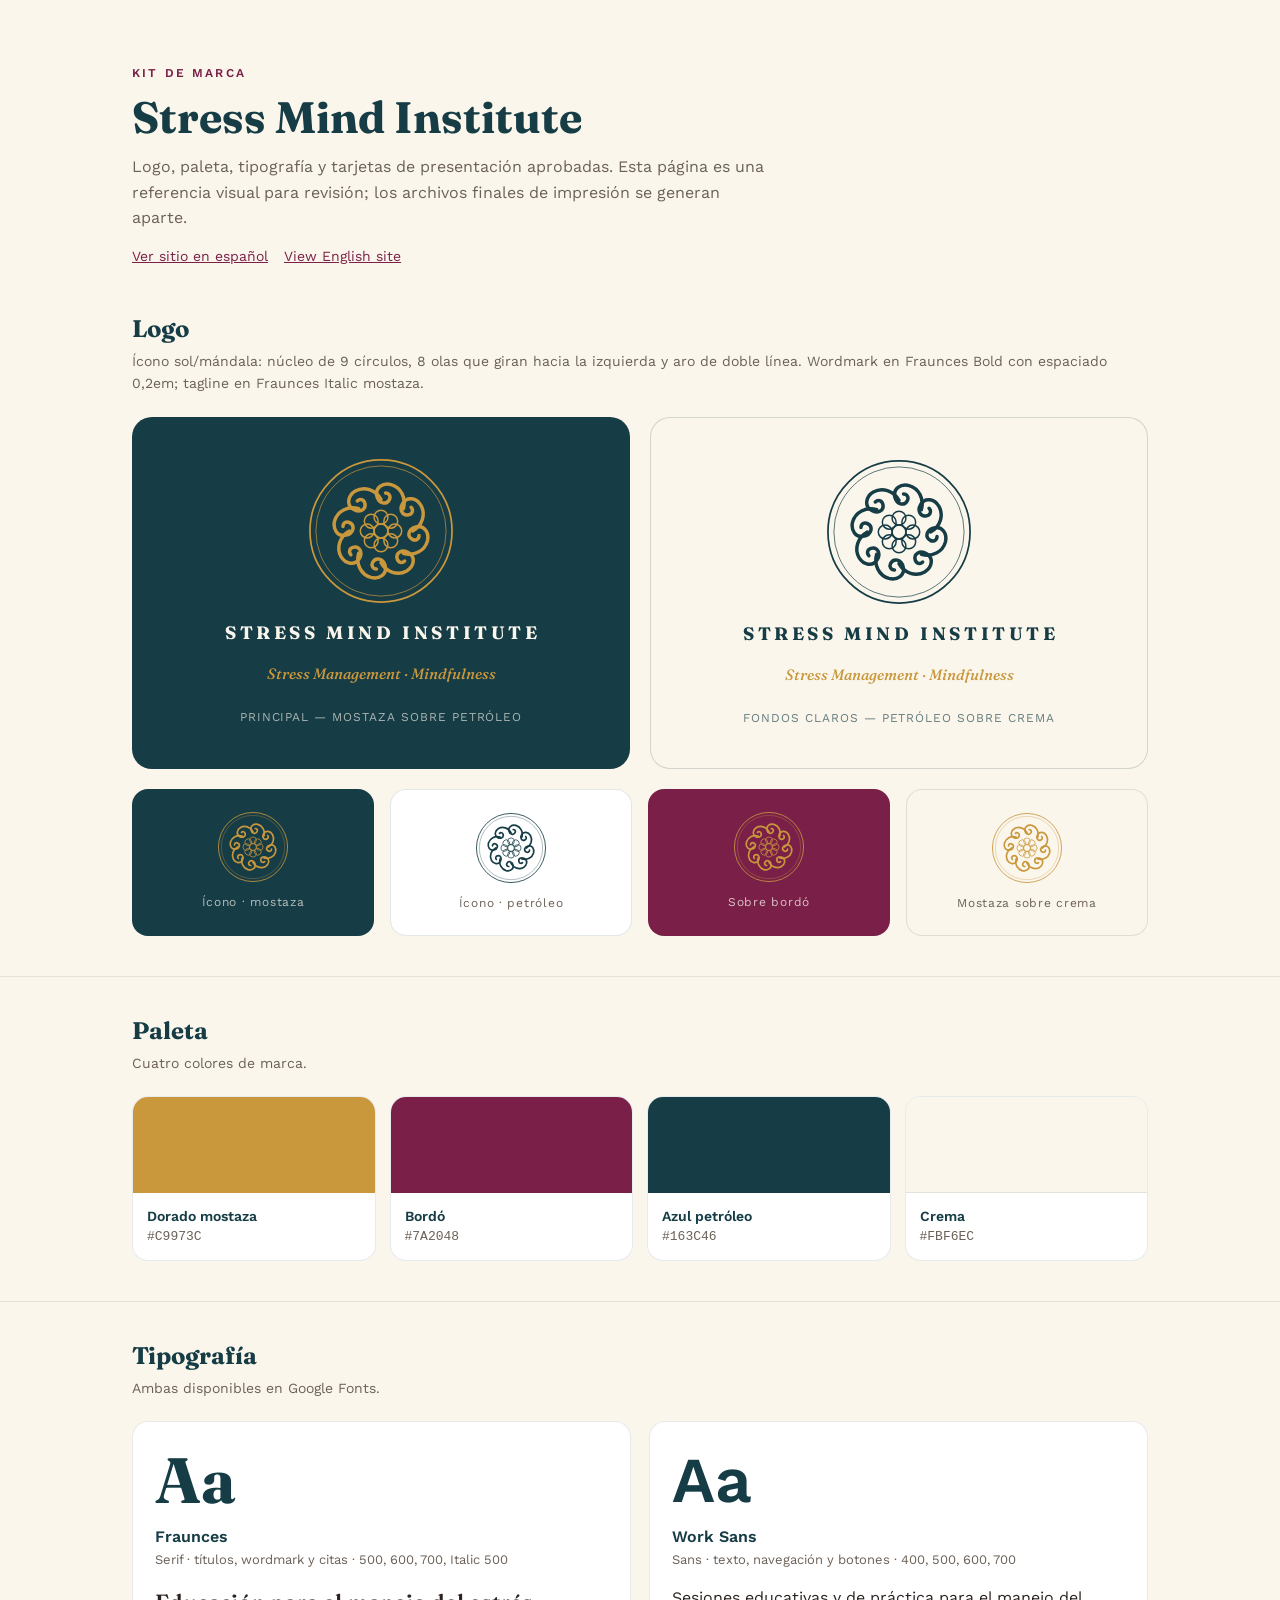
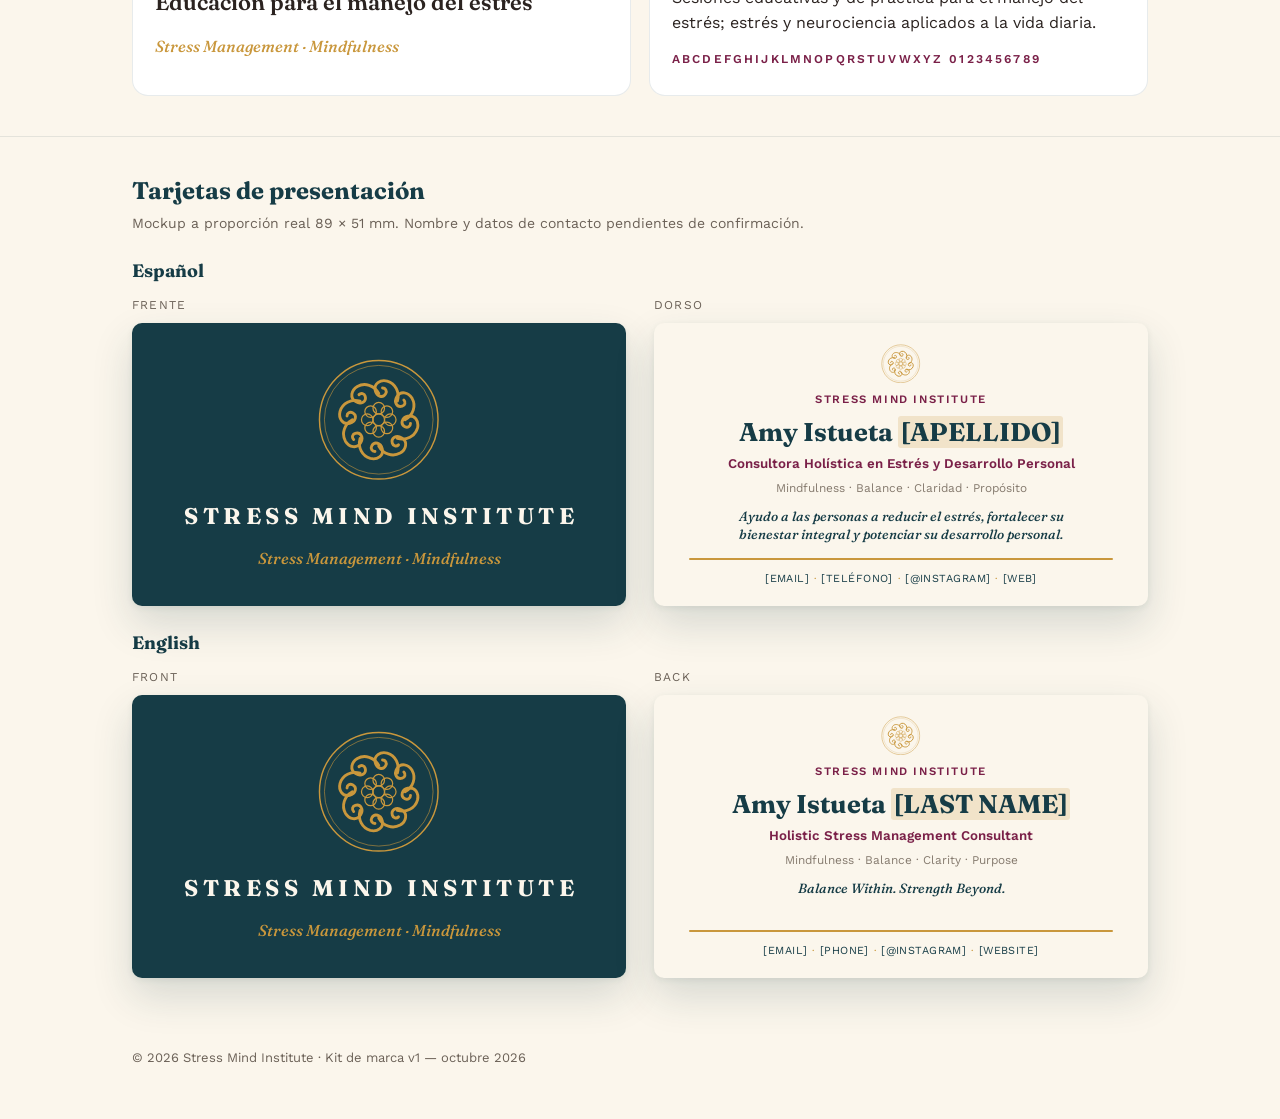
==== stress-management-institute/brand/index.html @ 63125de2 "Rediseño landing bilingüe + kit de marca — Stress Mind Institute - es/ y en/: landing en español neu" ====
<!doctype html>
<html lang="es">
<head>
<meta charset="utf-8">
<meta name="viewport" content="width=device-width, initial-scale=1">
<title>Kit de marca — Stress Mind Institute</title>
<meta name="robots" content="noindex">
<link rel="preconnect" href="https://fonts.googleapis.com">
<link rel="preconnect" href="https://fonts.gstatic.com" crossorigin>
<link href="https://fonts.googleapis.com/css2?family=Fraunces:ital,wght@0,500;0,600;0,700;1,500&family=Work+Sans:wght@400;500;600;700&display=swap" rel="stylesheet">
<style>
:root{--mostaza:#C9973C;--bordo:#7A2048;--petroleo:#163C46;--crema:#FBF6EC;--ink:#2B2320;--muted:#6b6157;--serif:'Fraunces',Georgia,serif;--sans:'Work Sans',system-ui,sans-serif}
*{box-sizing:border-box}
body{margin:0;background:var(--crema);color:var(--ink);font-family:var(--sans);line-height:1.6;overflow-x:hidden;-webkit-font-smoothing:antialiased}
h1,h2,h3{font-family:var(--serif);margin:0;line-height:1.2;color:var(--petroleo)}
p{margin:0}
a{color:var(--bordo)}
svg{display:block}
.wrap{max-width:1080px;margin:0 auto;padding:0 16px}
header.top{padding:40px 0 8px}
.eyebrow{font-size:12px;letter-spacing:.18em;font-weight:600;color:var(--bordo);text-transform:uppercase;margin-bottom:8px}
header.top h1{font-size:34px;font-weight:700}
header.top p{color:var(--muted);margin-top:10px;max-width:640px}
.links{margin-top:14px;font-size:14px;display:flex;gap:16px;flex-wrap:wrap}
section{padding:40px 0;border-bottom:1px solid rgba(22,60,70,.1)}
section:last-of-type{border-bottom:0}
section > .wrap > h2{font-size:24px;margin-bottom:6px}
.note{font-size:14px;color:var(--muted);margin-bottom:22px}

/* Logo */
.lockups{display:grid;gap:20px}
.lockup{border-radius:20px;padding:40px 20px;display:flex;flex-direction:column;align-items:center;text-align:center;gap:14px}
.lockup .icon{width:148px;height:148px}
.lockup .word{font-family:var(--serif);font-weight:700;letter-spacing:.2em;font-size:18px;text-transform:uppercase;margin-right:-.2em}
.lockup .tag{font-family:var(--serif);font-style:italic;font-weight:500;color:var(--mostaza);font-size:15px}
.lockup .cap{font-size:12px;letter-spacing:.08em;opacity:.65;margin-top:8px}
.lk-dark{background:var(--petroleo);color:var(--crema)}
.lk-dark .icon{color:var(--mostaza)}
.lk-light{background:var(--crema);border:1px solid rgba(22,60,70,.18);color:var(--petroleo)}
.lk-light .icon{color:var(--petroleo)}
.icons{display:grid;grid-template-columns:repeat(2,minmax(0,1fr));gap:16px;margin-top:20px}
.icons > div{border-radius:16px;padding:22px;display:flex;flex-direction:column;align-items:center;gap:10px;font-size:12px;letter-spacing:.06em}
.icons svg{width:72px;height:72px}

/* Paleta */
.palette{display:grid;grid-template-columns:repeat(2,minmax(0,1fr));gap:14px}
.sw{background:#fff;border-radius:16px;overflow:hidden;border:1px solid rgba(22,60,70,.1)}
.sw .chip{height:96px}
.sw .meta{padding:12px 14px}
.sw .name{font-weight:600;color:var(--petroleo);font-size:14px}
.sw .hex{font-family:ui-monospace,Consolas,monospace;font-size:13px;color:var(--muted)}

/* Tipografía */
.type{display:grid;gap:18px}
.spec{background:#fff;border-radius:16px;padding:26px 22px;border:1px solid rgba(22,60,70,.1)}
.spec .big{font-size:64px;line-height:1;color:var(--petroleo)}
.spec .fam{font-weight:600;color:var(--petroleo);margin-top:12px}
.spec .use{font-size:13px;color:var(--muted)}
.spec .sample{margin-top:14px;color:var(--ink);overflow-wrap:anywhere}

/* Tarjetas 89 x 51 mm */
.cards-lang{margin-top:8px}
.cards-lang h3{font-size:18px;margin:26px 0 14px}
.cards{display:grid;gap:18px}
.face-label{font-size:12px;letter-spacing:.1em;text-transform:uppercase;color:var(--muted);margin-bottom:8px}
.bcard{aspect-ratio:89/51;width:100%;border-radius:10px;container-type:inline-size;box-shadow:0 18px 40px rgba(22,60,70,.16),0 2px 6px rgba(22,60,70,.08);overflow:hidden;position:relative}
.bcard-in{position:absolute;inset:0;display:flex;flex-direction:column;align-items:center;text-align:center}
.front{background:var(--petroleo)}
.front .bcard-in{justify-content:center;gap:2.2cqw}
.front .icon{width:25cqw;height:25cqw;color:var(--mostaza)}
.front .word{font-family:var(--serif);font-weight:700;color:var(--crema);font-size:4.6cqw;letter-spacing:.2em;margin-right:-.2em;margin-top:1.2cqw;white-space:nowrap}
.front .tag{font-family:var(--serif);font-style:italic;font-weight:500;color:var(--mostaza);font-size:3.2cqw}
.back{background:var(--crema)}
.back .bcard-in{padding:4.2cqw 7cqw 3.8cqw;justify-content:flex-start}
.back .icon{width:8cqw;height:8cqw;color:var(--mostaza);flex-shrink:0}
.back .org{font-family:var(--sans);font-weight:600;color:var(--bordo);font-size:2.3cqw;letter-spacing:.14em;margin-top:1.4cqw}
.back .name{font-family:var(--serif);font-weight:700;color:var(--petroleo);font-size:5.2cqw;line-height:1.1;margin-top:2cqw}
.back .name .ph{background:rgba(201,151,60,.2);border-radius:.6cqw;padding:0 .6cqw}
.back .role{font-weight:600;color:var(--bordo);font-size:2.7cqw;margin-top:1.4cqw}
.back .tagline{color:#857a6e;font-size:2.4cqw;margin-top:.8cqw}
.back .quote{font-family:var(--serif);font-style:italic;font-weight:500;color:var(--petroleo);font-size:2.7cqw;line-height:1.4;margin:1.8cqw 0 2.6cqw;max-width:78cqw}
.back .rule{width:100%;height:.35cqw;min-height:1px;background:var(--mostaza);border-radius:1cqw;margin-top:auto}
.back .contact{color:var(--petroleo);font-size:2.2cqw;letter-spacing:.04em;margin-top:2cqw;white-space:nowrap}
.back .contact span{margin:0 1cqw;color:var(--mostaza)}

footer{padding:30px 0 50px;font-size:13px;color:var(--muted)}

@media (min-width:720px){
  .wrap{padding:0 32px}
  header.top{padding-top:64px}
  header.top h1{font-size:44px}
  .lockups{grid-template-columns:1fr 1fr}
  .icons{grid-template-columns:repeat(4,minmax(0,1fr))}
  .palette{grid-template-columns:repeat(4,minmax(0,1fr))}
  .type{grid-template-columns:1fr 1fr}
  .cards{grid-template-columns:1fr 1fr;gap:28px}
}
</style>
</head>
<body>
<svg width="0" height="0" style="position:absolute" aria-hidden="true">
  <defs>
    <path id="ray" d="M150,86 C139,66 116,59 98,69 C83,78 79,97 94,106 C107,114 121,106 117,93 C115,86 107,84 102,89" fill="none" stroke-linecap="round" stroke-linejoin="round"/>
    <circle id="core" cx="150" cy="122" r="14"/>
    <symbol id="smi-logo" viewBox="0 0 300 300">
      <g stroke="currentColor">
        <circle cx="150" cy="150" r="144" fill="none" stroke-width="3.5"/>
        <circle cx="150" cy="150" r="132" fill="none" stroke-width="1.4"/>
        <g fill="none" stroke-width="7">
          <use href="#ray" transform="rotate(0 150 150)"/>
          <use href="#ray" transform="rotate(45 150 150)"/>
          <use href="#ray" transform="rotate(90 150 150)"/>
          <use href="#ray" transform="rotate(135 150 150)"/>
          <use href="#ray" transform="rotate(180 150 150)"/>
          <use href="#ray" transform="rotate(225 150 150)"/>
          <use href="#ray" transform="rotate(270 150 150)"/>
          <use href="#ray" transform="rotate(315 150 150)"/>
        </g>
        <g fill="none" stroke-width="3">
          <circle cx="150" cy="150" r="14"/>
          <use href="#core" transform="rotate(0 150 150)"/>
          <use href="#core" transform="rotate(45 150 150)"/>
          <use href="#core" transform="rotate(90 150 150)"/>
          <use href="#core" transform="rotate(135 150 150)"/>
          <use href="#core" transform="rotate(180 150 150)"/>
          <use href="#core" transform="rotate(225 150 150)"/>
          <use href="#core" transform="rotate(270 150 150)"/>
          <use href="#core" transform="rotate(315 150 150)"/>
        </g>
      </g>
    </symbol>
  </defs>
</svg>

<header class="top">
  <div class="wrap">
    <div class="eyebrow">Kit de marca</div>
    <h1>Stress Mind Institute</h1>
    <p>Logo, paleta, tipografía y tarjetas de presentación aprobadas. Esta página es una referencia visual para revisión; los archivos finales de impresión se generan aparte.</p>
    <div class="links"><a href="../es/">Ver sitio en español</a><a href="../en/">View English site</a></div>
  </div>
</header>

<main>
  <section>
    <div class="wrap">
      <h2>Logo</h2>
      <p class="note">Ícono sol/mándala: núcleo de 9 círculos, 8 olas que giran hacia la izquierda y aro de doble línea. Wordmark en Fraunces Bold con espaciado 0,2em; tagline en Fraunces Italic mostaza.</p>
      <div class="lockups">
        <div class="lockup lk-dark">
          <svg class="icon" viewBox="0 0 300 300" role="img" aria-label="Logo Stress Mind Institute, mostaza sobre petróleo"><use href="#smi-logo"/></svg>
          <div class="word">Stress Mind Institute</div>
          <div class="tag">Stress Management · Mindfulness</div>
          <div class="cap">PRINCIPAL — MOSTAZA SOBRE PETRÓLEO</div>
        </div>
        <div class="lockup lk-light">
          <svg class="icon" viewBox="0 0 300 300" role="img" aria-label="Logo Stress Mind Institute, petróleo sobre crema"><use href="#smi-logo"/></svg>
          <div class="word">Stress Mind Institute</div>
          <div class="tag">Stress Management · Mindfulness</div>
          <div class="cap">FONDOS CLAROS — PETRÓLEO SOBRE CREMA</div>
        </div>
      </div>
      <div class="icons">
        <div style="background:var(--petroleo);color:rgba(251,246,236,.7)"><svg viewBox="0 0 300 300" style="color:var(--mostaza)" aria-hidden="true"><use href="#smi-logo"/></svg>Ícono · mostaza</div>
        <div style="background:#fff;border:1px solid rgba(22,60,70,.12);color:var(--muted)"><svg viewBox="0 0 300 300" style="color:var(--petroleo)" aria-hidden="true"><use href="#smi-logo"/></svg>Ícono · petróleo</div>
        <div style="background:var(--bordo);color:rgba(251,246,236,.75)"><svg viewBox="0 0 300 300" style="color:var(--mostaza)" aria-hidden="true"><use href="#smi-logo"/></svg>Sobre bordó</div>
        <div style="background:var(--crema);border:1px solid rgba(22,60,70,.12);color:var(--muted)"><svg viewBox="0 0 300 300" style="color:var(--mostaza)" aria-hidden="true"><use href="#smi-logo"/></svg>Mostaza sobre crema</div>
      </div>
    </div>
  </section>

  <section>
    <div class="wrap">
      <h2>Paleta</h2>
      <p class="note">Cuatro colores de marca.</p>
      <div class="palette">
        <div class="sw"><div class="chip" style="background:#C9973C"></div><div class="meta"><div class="name">Dorado mostaza</div><div class="hex">#C9973C</div></div></div>
        <div class="sw"><div class="chip" style="background:#7A2048"></div><div class="meta"><div class="name">Bordó</div><div class="hex">#7A2048</div></div></div>
        <div class="sw"><div class="chip" style="background:#163C46"></div><div class="meta"><div class="name">Azul petróleo</div><div class="hex">#163C46</div></div></div>
        <div class="sw"><div class="chip" style="background:#FBF6EC;border-bottom:1px solid rgba(22,60,70,.1)"></div><div class="meta"><div class="name">Crema</div><div class="hex">#FBF6EC</div></div></div>
      </div>
    </div>
  </section>

  <section>
    <div class="wrap">
      <h2>Tipografía</h2>
      <p class="note">Ambas disponibles en Google Fonts.</p>
      <div class="type">
        <div class="spec">
          <div class="big" style="font-family:var(--serif);font-weight:700">Aa</div>
          <div class="fam">Fraunces</div>
          <div class="use">Serif · títulos, wordmark y citas · 500, 600, 700, Italic 500</div>
          <div class="sample" style="font-family:var(--serif);font-size:22px;font-weight:600">Educación para el manejo del estrés</div>
          <div class="sample" style="font-family:var(--serif);font-style:italic;font-weight:500;color:var(--mostaza)">Stress Management · Mindfulness</div>
        </div>
        <div class="spec">
          <div class="big" style="font-family:var(--sans);font-weight:600">Aa</div>
          <div class="fam">Work Sans</div>
          <div class="use">Sans · texto, navegación y botones · 400, 500, 600, 700</div>
          <div class="sample" style="font-family:var(--sans)">Sesiones educativas y de práctica para el manejo del estrés; estrés y neurociencia aplicados a la vida diaria.</div>
          <div class="sample" style="font-family:var(--sans);font-size:12px;letter-spacing:.18em;font-weight:600;color:var(--bordo)">ABCDEFGHIJKLMNOPQRSTUVWXYZ 0123456789</div>
        </div>
      </div>
    </div>
  </section>

  <section>
    <div class="wrap">
      <h2>Tarjetas de presentación</h2>
      <p class="note">Mockup a proporción real 89 × 51 mm. Nombre y datos de contacto pendientes de confirmación.</p>

      <div class="cards-lang">
        <h3>Español</h3>
        <div class="cards">
          <div>
            <div class="face-label">Frente</div>
            <div class="bcard front"><div class="bcard-in">
              <svg class="icon" viewBox="0 0 300 300" aria-hidden="true"><use href="#smi-logo"/></svg>
              <div class="word">STRESS MIND INSTITUTE</div>
              <div class="tag">Stress Management · Mindfulness</div>
            </div></div>
          </div>
          <div>
            <div class="face-label">Dorso</div>
            <div class="bcard back"><div class="bcard-in">
              <svg class="icon" viewBox="0 0 300 300" aria-hidden="true"><use href="#smi-logo"/></svg>
              <div class="org">STRESS MIND INSTITUTE</div>
              <div class="name">Amy Istueta <span class="ph">[APELLIDO]</span></div>
              <div class="role">Consultora Holística en Estrés y Desarrollo Personal</div>
              <div class="tagline">Mindfulness · Balance · Claridad · Propósito</div>
              <div class="quote">Ayudo a las personas a reducir el estrés, fortalecer su bienestar integral y potenciar su desarrollo personal.</div>
              <div class="rule"></div>
              <div class="contact">[EMAIL]<span>·</span>[TELÉFONO]<span>·</span>[@INSTAGRAM]<span>·</span>[WEB]</div>
            </div></div>
          </div>
        </div>
      </div>

      <div class="cards-lang">
        <h3>English</h3>
        <div class="cards">
          <div>
            <div class="face-label">Front</div>
            <div class="bcard front"><div class="bcard-in">
              <svg class="icon" viewBox="0 0 300 300" aria-hidden="true"><use href="#smi-logo"/></svg>
              <div class="word">STRESS MIND INSTITUTE</div>
              <div class="tag">Stress Management · Mindfulness</div>
            </div></div>
          </div>
          <div>
            <div class="face-label">Back</div>
            <div class="bcard back" lang="en"><div class="bcard-in">
              <svg class="icon" viewBox="0 0 300 300" aria-hidden="true"><use href="#smi-logo"/></svg>
              <div class="org">STRESS MIND INSTITUTE</div>
              <div class="name">Amy Istueta <span class="ph">[LAST NAME]</span></div>
              <div class="role">Holistic Stress Management Consultant</div>
              <div class="tagline">Mindfulness · Balance · Clarity · Purpose</div>
              <div class="quote">Balance Within. Strength Beyond.</div>
              <div class="rule"></div>
              <div class="contact">[EMAIL]<span>·</span>[PHONE]<span>·</span>[@INSTAGRAM]<span>·</span>[WEBSITE]</div>
            </div></div>
          </div>
        </div>
      </div>
    </div>
  </section>
</main>

<footer><div class="wrap">© 2026 Stress Mind Institute · Kit de marca v1 — octubre 2026</div></footer>
</body>
</html>
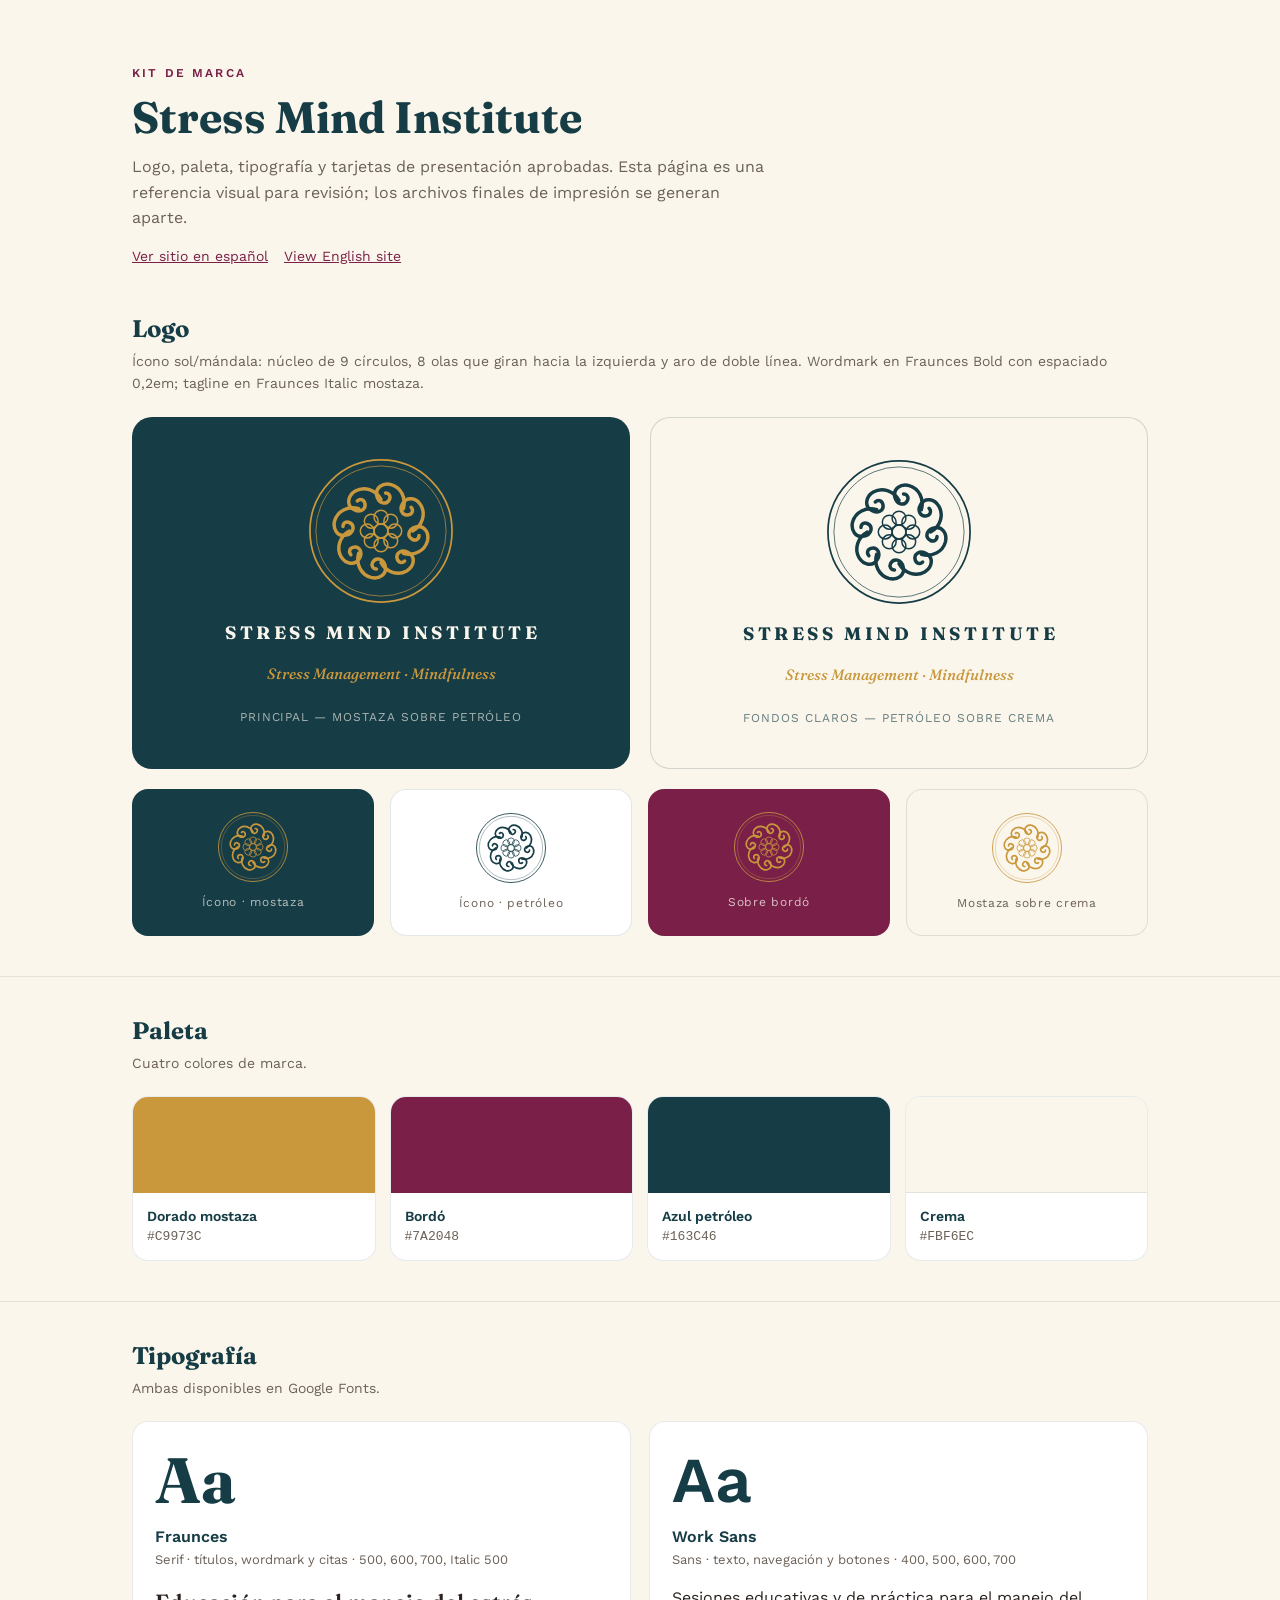
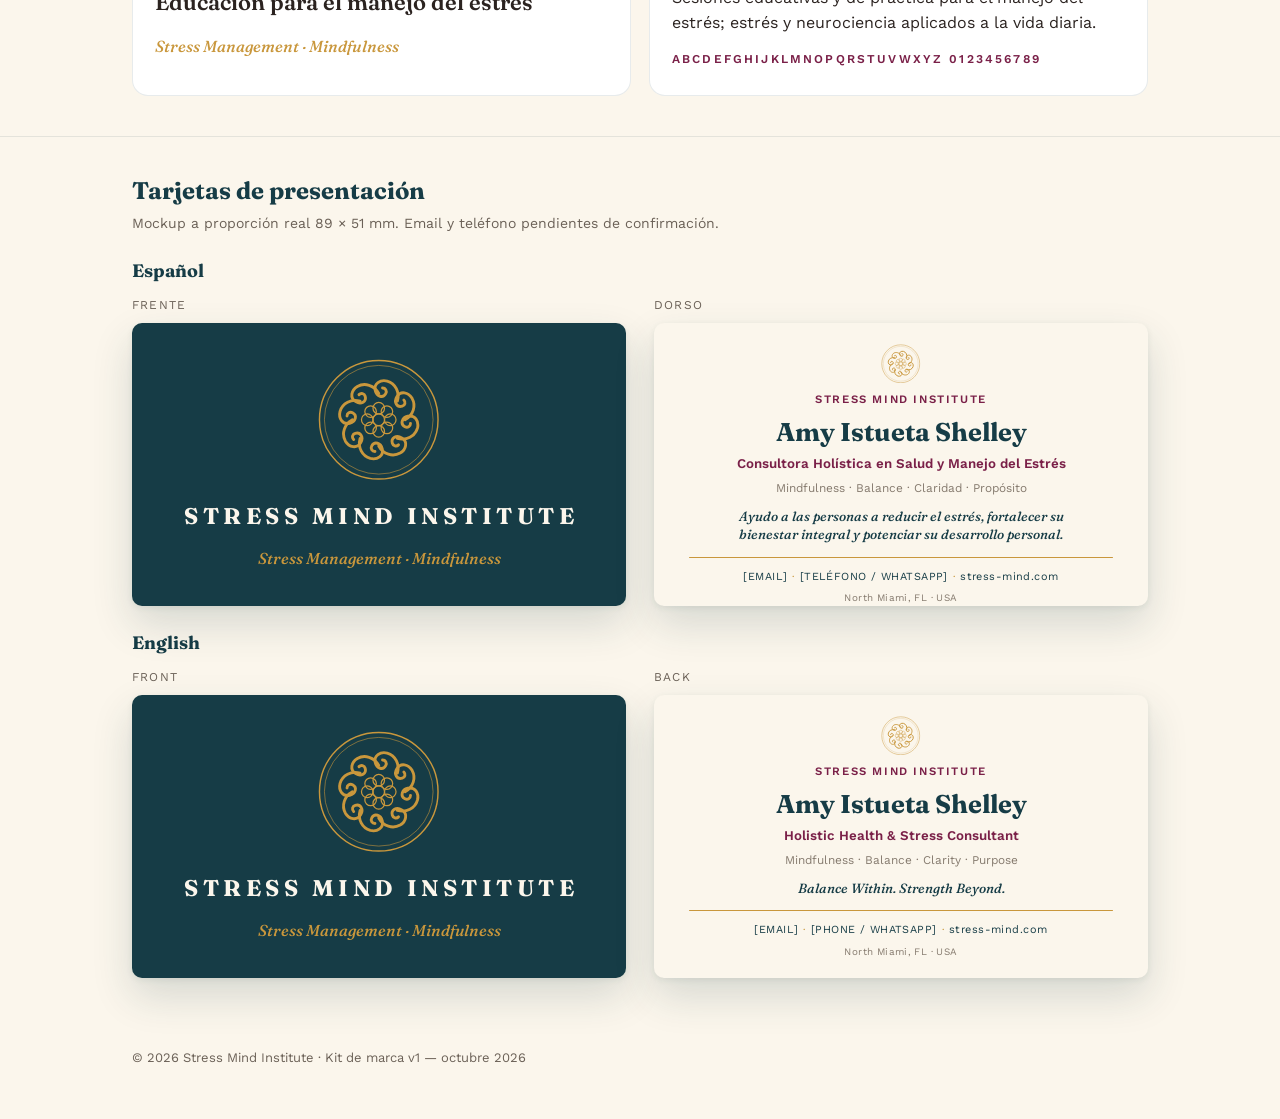
==== commit 7eefbe3d: "Update site with Amy's real bio, credentials, address and domain confirmation; fix remaining voseo -" ====
--- a/stress-management-institute/brand/index.html
+++ b/stress-management-institute/brand/index.html
@@ -82,6 +82,7 @@
 .back .rule{width:100%;height:.35cqw;min-height:1px;background:var(--mostaza);border-radius:1cqw;margin-top:auto}
 .back .contact{color:var(--petroleo);font-size:2.2cqw;letter-spacing:.04em;margin-top:2cqw;white-space:nowrap}
 .back .contact span{margin:0 1cqw;color:var(--mostaza)}
+.back .location{color:#857a6e;font-size:2cqw;letter-spacing:.04em;margin-top:1cqw}
 
 footer{padding:30px 0 50px;font-size:13px;color:var(--muted)}
 
@@ -208,7 +209,7 @@
   <section>
     <div class="wrap">
       <h2>Tarjetas de presentación</h2>
-      <p class="note">Mockup a proporción real 89 × 51 mm. Nombre y datos de contacto pendientes de confirmación.</p>
+      <p class="note">Mockup a proporción real 89 × 51 mm. Email y teléfono pendientes de confirmación.</p>
 
       <div class="cards-lang">
         <h3>Español</h3>
@@ -226,12 +227,13 @@
             <div class="bcard back"><div class="bcard-in">
               <svg class="icon" viewBox="0 0 300 300" aria-hidden="true"><use href="#smi-logo"/></svg>
               <div class="org">STRESS MIND INSTITUTE</div>
-              <div class="name">Amy Istueta <span class="ph">[APELLIDO]</span></div>
-              <div class="role">Consultora Holística en Estrés y Desarrollo Personal</div>
+              <div class="name">Amy Istueta Shelley</div>
+              <div class="role">Consultora Holística en Salud y Manejo del Estrés</div>
               <div class="tagline">Mindfulness · Balance · Claridad · Propósito</div>
               <div class="quote">Ayudo a las personas a reducir el estrés, fortalecer su bienestar integral y potenciar su desarrollo personal.</div>
               <div class="rule"></div>
-              <div class="contact">[EMAIL]<span>·</span>[TELÉFONO]<span>·</span>[@INSTAGRAM]<span>·</span>[WEB]</div>
+              <div class="contact">[EMAIL]<span>·</span>[TELÉFONO / WHATSAPP]<span>·</span>stress-mind.com</div>
+              <div class="location">North Miami, FL · USA</div>
             </div></div>
           </div>
         </div>
@@ -253,12 +255,13 @@
             <div class="bcard back" lang="en"><div class="bcard-in">
               <svg class="icon" viewBox="0 0 300 300" aria-hidden="true"><use href="#smi-logo"/></svg>
               <div class="org">STRESS MIND INSTITUTE</div>
-              <div class="name">Amy Istueta <span class="ph">[LAST NAME]</span></div>
-              <div class="role">Holistic Stress Management Consultant</div>
+              <div class="name">Amy Istueta Shelley</div>
+              <div class="role">Holistic Health &amp; Stress Consultant</div>
               <div class="tagline">Mindfulness · Balance · Clarity · Purpose</div>
               <div class="quote">Balance Within. Strength Beyond.</div>
               <div class="rule"></div>
-              <div class="contact">[EMAIL]<span>·</span>[PHONE]<span>·</span>[@INSTAGRAM]<span>·</span>[WEBSITE]</div>
+              <div class="contact">[EMAIL]<span>·</span>[PHONE / WHATSAPP]<span>·</span>stress-mind.com</div>
+              <div class="location">North Miami, FL · USA</div>
             </div></div>
           </div>
         </div>
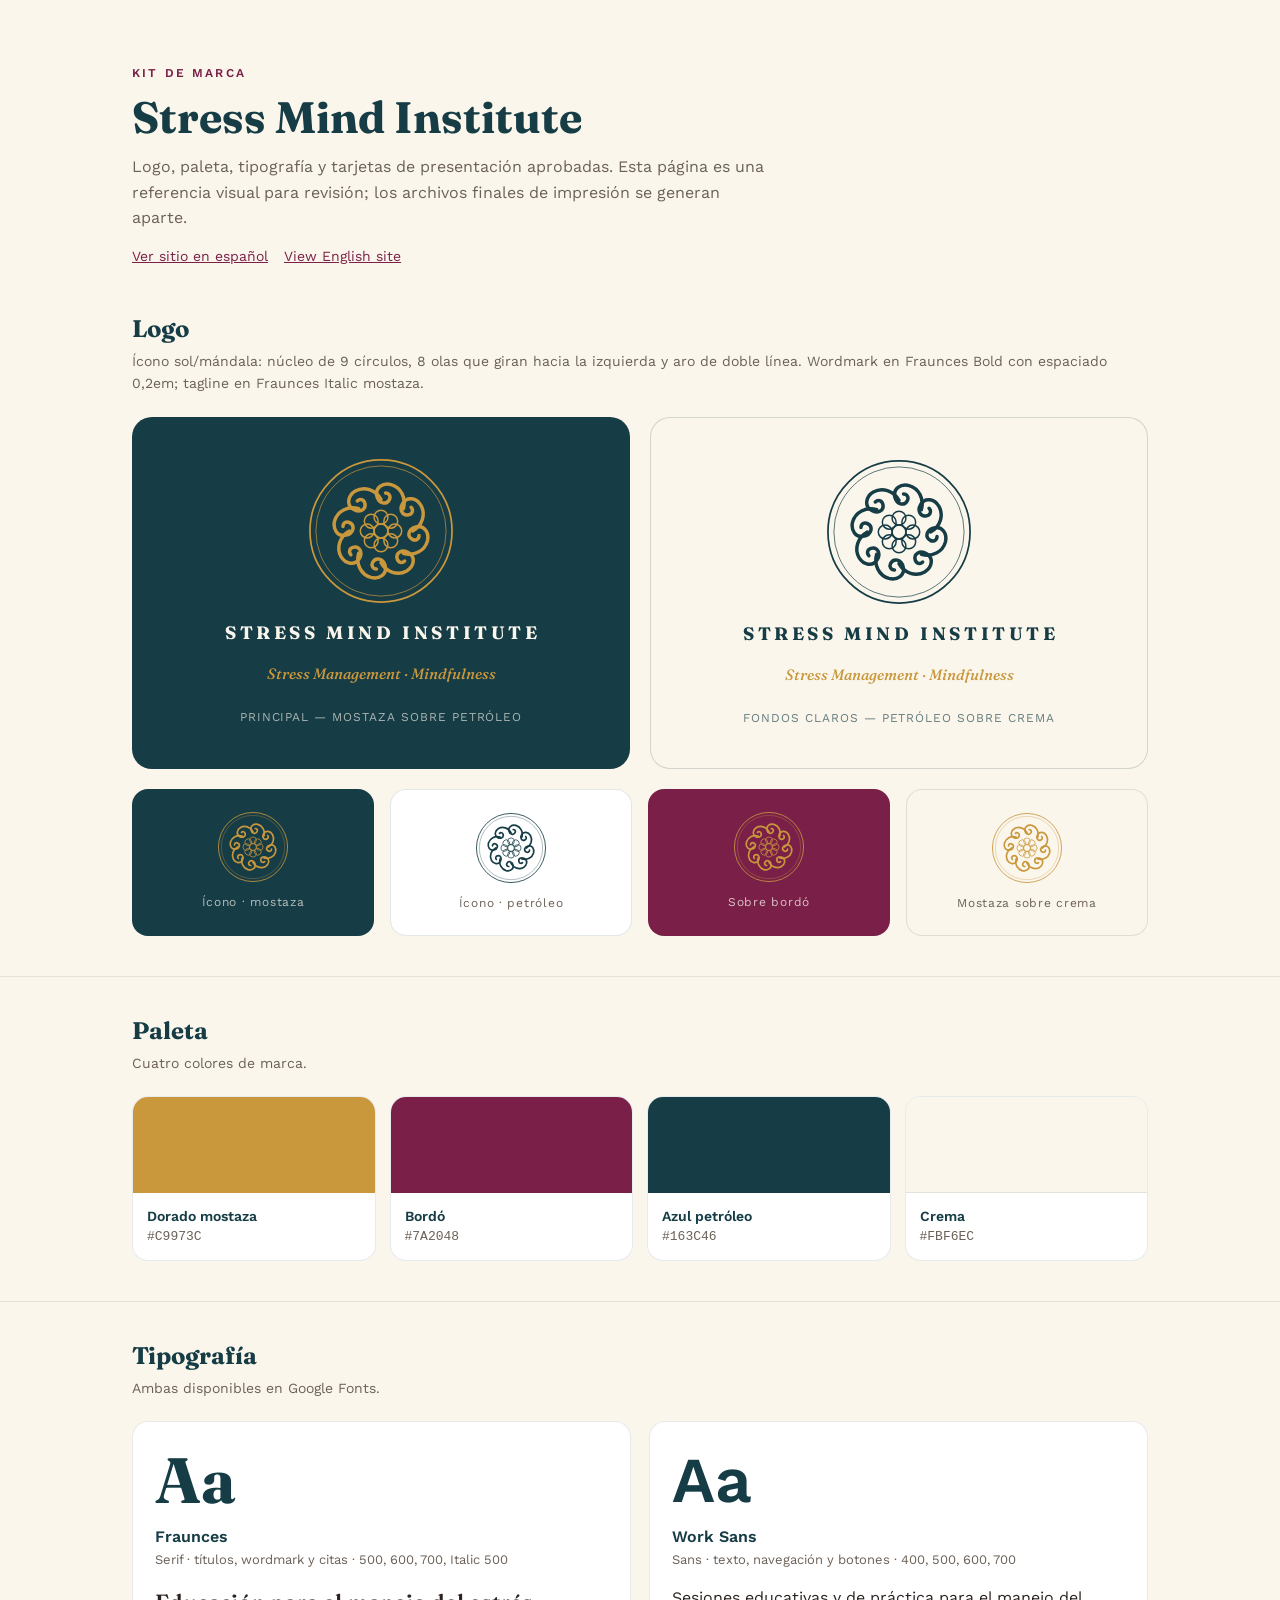
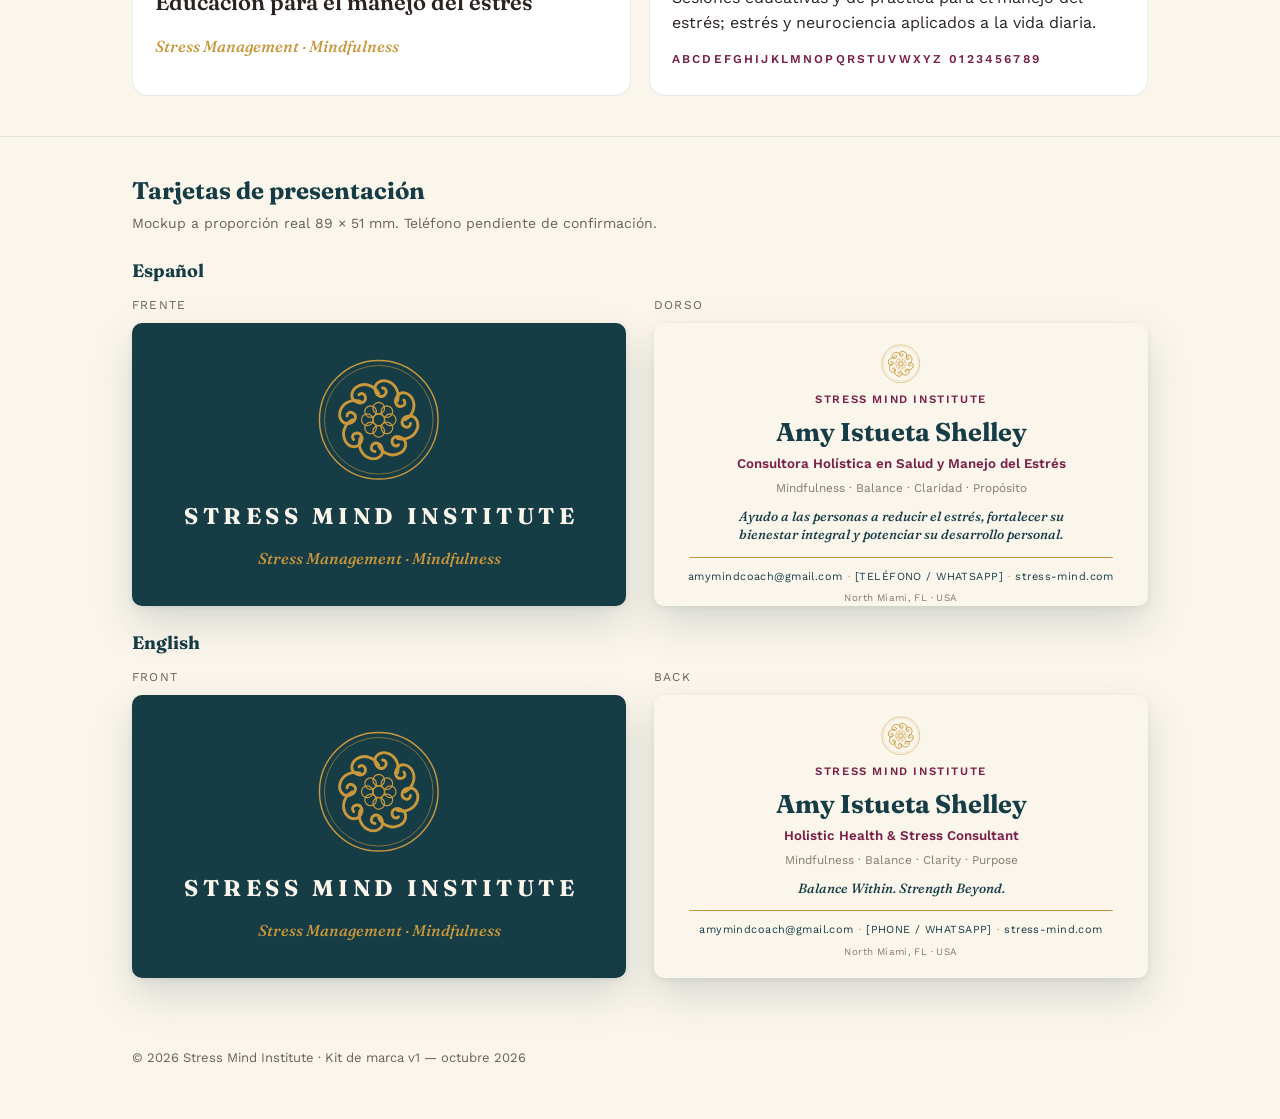
==== commit 873f5b01: "Add Amy's contact email to footer (ES + EN) and business cards Co-Authored-By: Claude Opus 5.5 <nore" ====
--- a/stress-management-institute/brand/index.html
+++ b/stress-management-institute/brand/index.html
@@ -209,7 +209,7 @@
   <section>
     <div class="wrap">
       <h2>Tarjetas de presentación</h2>
-      <p class="note">Mockup a proporción real 89 × 51 mm. Email y teléfono pendientes de confirmación.</p>
+      <p class="note">Mockup a proporción real 89 × 51 mm. Teléfono pendiente de confirmación.</p>
 
       <div class="cards-lang">
         <h3>Español</h3>
@@ -232,7 +232,7 @@
               <div class="tagline">Mindfulness · Balance · Claridad · Propósito</div>
               <div class="quote">Ayudo a las personas a reducir el estrés, fortalecer su bienestar integral y potenciar su desarrollo personal.</div>
               <div class="rule"></div>
-              <div class="contact">[EMAIL]<span>·</span>[TELÉFONO / WHATSAPP]<span>·</span>stress-mind.com</div>
+              <div class="contact">amymindcoach@gmail.com<span>·</span>[TELÉFONO / WHATSAPP]<span>·</span>stress-mind.com</div>
               <div class="location">North Miami, FL · USA</div>
             </div></div>
           </div>
@@ -260,7 +260,7 @@
               <div class="tagline">Mindfulness · Balance · Clarity · Purpose</div>
               <div class="quote">Balance Within. Strength Beyond.</div>
               <div class="rule"></div>
-              <div class="contact">[EMAIL]<span>·</span>[PHONE / WHATSAPP]<span>·</span>stress-mind.com</div>
+              <div class="contact">amymindcoach@gmail.com<span>·</span>[PHONE / WHATSAPP]<span>·</span>stress-mind.com</div>
               <div class="location">North Miami, FL · USA</div>
             </div></div>
           </div>
